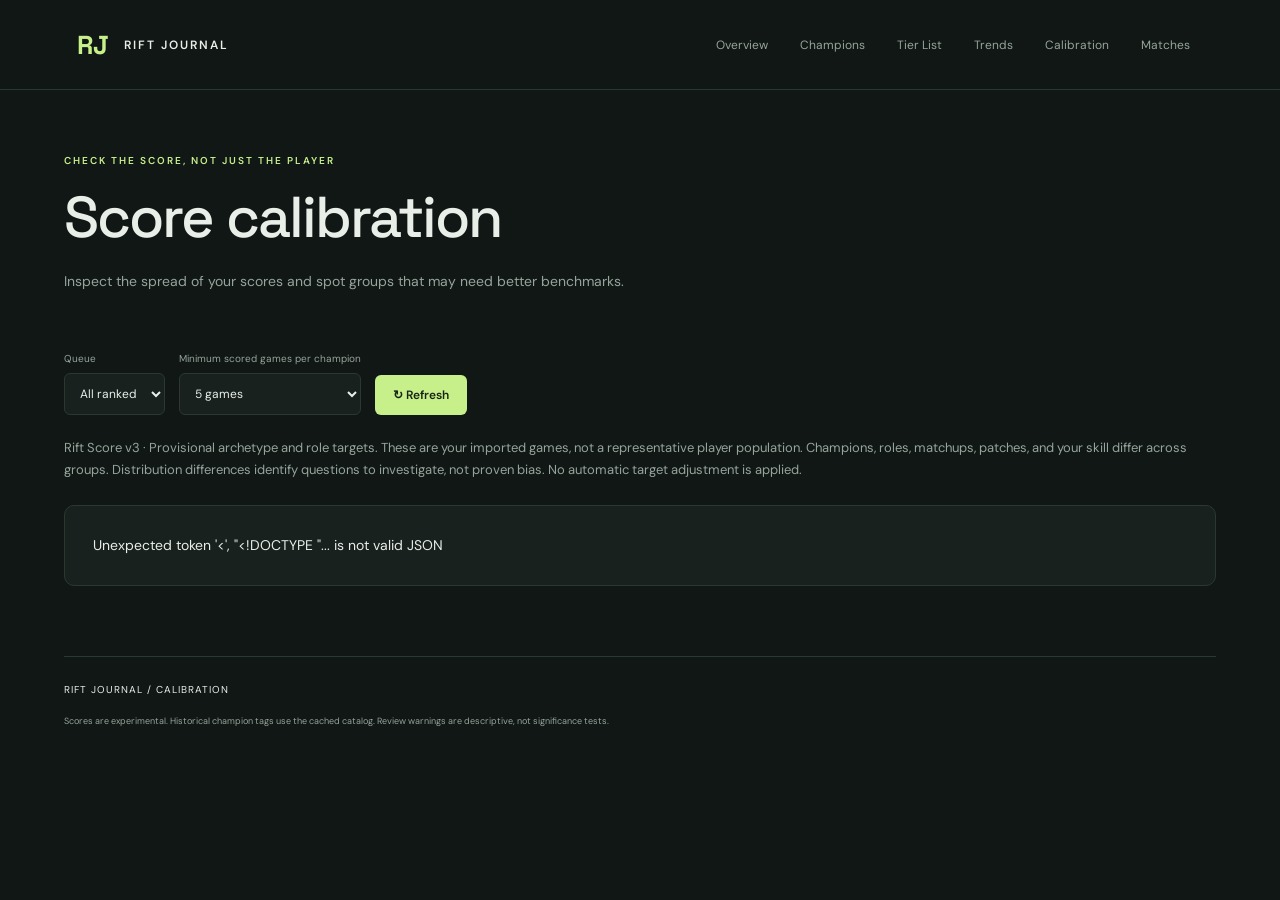
==== static/calibration.html @ 0f4c3223 "Added calibration" ====
<!doctype html><html lang="en"><head><meta charset="utf-8"><meta name="viewport" content="width=device-width,initial-scale=1"><title>Score Calibration · Rift Journal</title><link rel="stylesheet" href="/static/style.css"><script src="/static/nav.js" defer></script><script src="/static/scores.js" defer></script><script src="/static/calibration.js" defer></script></head><body><header><a class="brand" href="/">RJ<span>RIFT JOURNAL</span></a></header><main>
<section class="hero"><div><p class="eyebrow">CHECK THE SCORE, NOT JUST THE PLAYER</p><h1>Score calibration</h1><p class="intro">Inspect the spread of your scores and spot groups that may need better benchmarks.</p></div></section>
<div class="directory-controls"><label>Queue<select id="queue"><option value="all">All ranked</option><option value="solo">Solo / Duo</option><option value="flex">Flex</option></select></label><label>Minimum scored games per champion<select id="minimum"><option value="1">1 game</option><option value="5" selected>5 games</option><option value="10">10 games</option></select></label><button id="refresh">↻ Refresh</button></div>
<p class="sample-note">Rift Score v3 · Provisional archetype and role targets. These are your imported games, not a representative player population. Champions, roles, matchups, patches, and your skill differ across groups. Distribution differences identify questions to investigate, not proven bias. No automatic target adjustment is applied.</p>
<div id="status" role="status" aria-live="polite">Loading calibration…</div><div id="content" hidden>
<section id="overall" class="metrics"></section>
<section class="analysis-section"><h2>Score distribution</h2><p class="sample-note">Number of scored games in each 10-point band. Exact 100 is included in the last band.</p><div id="histogram" class="calibration-histogram"></div></section>
<p class="sample-note">P10/P90 mark the lower/upper score percentiles in each sample. Spread is population standard deviation. Review flags require at least 10 scored games and a mean at least 10 points from your overall mean. Groups under 5 games are small samples.</p>
<section class="analysis-section"><h2>By role</h2><div id="roles" class="table-scroll champion-directory"></div></section>
<section class="analysis-section"><h2>By scoring archetype</h2><div id="archetypes" class="table-scroll champion-directory"></div></section>
<section class="analysis-section"><h2>By champion</h2><div id="champions" class="table-scroll champion-directory"></div></section>
</div><footer><span>RIFT JOURNAL / CALIBRATION</span><p>Scores are experimental. Historical champion tags use the cached catalog. Review warnings are descriptive, not significance tests.</p></footer></main></body></html>
---- static/style.css ----
@import url('https://fonts.googleapis.com/css2?family=DM+Sans:wght@400;500;600;700&family=Space+Grotesk:wght@400;500;600;700&display=swap');
:root{color-scheme:dark;--bg:#101715;--panel:#18211e;--line:#2b3832;--text:#e9eee8;--muted:#96a49b;--accent:#c7f08b}*{box-sizing:border-box}body{margin:0;background:var(--bg);color:var(--text);font-family:'DM Sans',sans-serif}header{height:90px;display:flex;align-items:center;justify-content:space-between;border-bottom:1px solid var(--line);padding:0 6vw}.brand{display:flex;align-items:center;gap:15px;font:700 26px 'Space Grotesk',sans-serif;color:var(--accent);text-decoration:none}.brand span{font:600 12px 'DM Sans',sans-serif;letter-spacing:2px;color:var(--text)}.header-note{font-size:10px;letter-spacing:1.5px;color:var(--muted)}.dot{display:inline-block;width:6px;height:6px;background:var(--accent);border-radius:50%;margin:0 12px}main{max-width:1280px;margin:auto;padding:64px 5vw 28px}.hero{display:flex;justify-content:space-between;align-items:center;gap:40px;padding-bottom:48px}.eyebrow{font-size:10px;font-weight:600;letter-spacing:2px;color:var(--accent);margin:0 0 18px}h1{font:500 clamp(36px,4.5vw,62px)/1.12 'Space Grotesk',sans-serif;letter-spacing:-2px;margin:0}h1 em{font-style:normal;color:var(--muted)}.intro{color:var(--muted);font-size:14px;margin-top:22px}.profile{display:flex;align-items:center;gap:20px;background:var(--panel);border:1px solid var(--line);border-radius:12px;padding:26px;min-width:310px}.profile img{width:64px;height:64px;border-radius:50%;border:2px solid var(--accent)}.profile .eyebrow{font-size:9px;margin-bottom:10px}.profile h2{font-size:24px;margin:0;letter-spacing:-1px}.profile h2 span{color:var(--muted)}.profile p{font-size:11px;color:var(--muted);margin-bottom:0}.toolbar{display:flex;align-items:center;justify-content:space-between;border-top:1px solid var(--line);padding:20px 0}.toolbar p,.muted{font-size:12px;color:var(--muted)}button{font:600 12px 'DM Sans',sans-serif;background:var(--accent);border:0;border-radius:6px;padding:12px 18px;cursor:pointer;color:#172413}button:disabled{opacity:.6;cursor:wait}button:hover{filter:brightness(1.08)}#status{background:var(--panel);border:1px solid var(--line);padding:28px;border-radius:10px;font-size:14px;line-height:1.7;margin-bottom:28px}#status.error{border-color:#b07853}.metrics{display:grid;grid-template-columns:repeat(3,1fr);gap:16px;margin-bottom:56px}.metrics article{border:1px solid var(--line);border-radius:10px;background:var(--panel);padding:26px}.metrics p{font-size:10px;letter-spacing:1.5px;color:var(--muted);margin-top:0}.metrics strong{font:500 36px 'Space Grotesk',sans-serif;display:block;margin:18px 0 10px}.metrics small{color:var(--muted);font-size:11px}.section-heading{display:flex;align-items:center;justify-content:space-between;gap:20px;margin-bottom:24px}.section-heading .eyebrow{margin-bottom:8px}h2{font:500 26px 'Space Grotesk',sans-serif;margin:0;letter-spacing:-.8px}.search{display:flex;align-items:center;gap:8px;border:1px solid var(--line);border-radius:6px;padding:10px 12px;color:var(--muted)}input{color:var(--text);background:transparent;border:0;outline:0;width:145px;font:12px 'DM Sans',sans-serif}.search:focus-within{outline:2px solid var(--accent)}.champions{display:grid;grid-template-columns:repeat(4,1fr);gap:14px}.champion{background:var(--panel);border:1px solid var(--line);border-radius:10px;padding:20px;position:relative}.champion img{width:52px;height:52px;border-radius:8px;margin-bottom:16px}.champion .rank{position:absolute;top:20px;right:20px;color:var(--muted);font:12px 'Space Grotesk',sans-serif}.champion h3{font-size:17px;margin:0 0 5px}.champion p{font-size:11px;color:var(--muted);margin:0}.champion strong{font:500 24px 'Space Grotesk',sans-serif;display:block;margin-top:22px;color:var(--accent)}.champion small{font-size:10px;color:var(--muted)}.champion-section{margin-bottom:56px}.secondary{background:transparent;border:1px solid var(--line);color:var(--text);margin-top:18px}.matches{display:grid;gap:10px}.match{display:grid;grid-template-columns:90px 50px 1fr 130px 100px;gap:18px;align-items:center;background:var(--panel);border:1px solid var(--line);border-left:3px solid #81ba9a;border-radius:7px;padding:18px 22px}.match.loss{border-left-color:#c18778}.result{font-size:12px;font-weight:700;color:#a5d6b8}.loss .result{color:#dfa08f}.match img{width:44px;height:44px;border-radius:6px}.match strong{font-size:14px}.match small{display:block;font-size:10px;color:var(--muted);margin-top:5px}.score{font-family:'Space Grotesk',sans-serif}.match-time{text-align:right;color:var(--muted);font-size:11px}footer{margin-top:70px;padding-top:26px;border-top:1px solid var(--line);font-size:10px;letter-spacing:1px}footer p{max-width:700px;line-height:1.7;color:var(--muted);font-size:9px;letter-spacing:0;margin-top:18px}[hidden]{display:none!important}@media(max-width:900px){.hero{align-items:flex-start;flex-direction:column}.profile{min-width:0;width:100%}.champions{grid-template-columns:repeat(2,1fr)}.header-note{display:none}.match{grid-template-columns:65px 40px 1fr 95px;gap:10px;padding:14px}.match-time{display:none}}@media(max-width:540px){main{padding-top:36px}.metrics{grid-template-columns:1fr;gap:10px;margin-bottom:36px}.metrics article{padding:18px}.metrics strong{font-size:30px;margin:10px 0}.section-heading{align-items:flex-start;flex-direction:column}.champion{padding:16px}.champion strong{font-size:21px}.match{grid-template-columns:55px 32px 1fr 80px;font-size:12px}.match img{width:32px;height:32px}.match strong{font-size:12px}.toolbar p{max-width:55%;font-size:10px}}

.ranked{display:grid;grid-template-columns:repeat(2,1fr);gap:16px}.rank-section{margin-bottom:36px}.rank-card{background:var(--panel);border:1px solid var(--line);border-radius:10px;padding:26px}.rank-card h3{font:500 30px 'Space Grotesk',sans-serif;margin:12px 0}.rank-card strong{color:var(--accent);font:500 22px 'Space Grotesk',sans-serif}.queue-bar{display:flex;align-items:center;gap:18px;flex-wrap:wrap;margin:0 0 22px}.queue-bar label{font-size:12px}.queue-bar select{background:var(--panel);color:var(--text);border:1px solid var(--line);border-radius:6px;padding:12px;font:12px 'DM Sans',sans-serif}.queue-bar select:focus-visible{outline:2px solid var(--accent)}@media(max-width:540px){.ranked{grid-template-columns:1fr}.queue-bar .muted{width:100%}}

a.champion{display:block;color:var(--text);text-decoration:none;transition:border-color .15s,transform .15s}a.champion:hover{border-color:var(--accent);transform:translateY(-3px)}a.champion:focus-visible{outline:2px solid var(--accent);outline-offset:3px}.back-link{color:var(--accent);text-decoration:none;font-size:12px}.portrait{width:140px;height:140px;border:1px solid var(--line);border-radius:20px}.sample-note{color:var(--muted);font-size:13px;line-height:1.7;margin:0 0 24px}.champion-hero{min-height:220px}#roles{font-size:26px}@media(max-width:540px){.champion-hero{flex-direction:row;gap:16px}.portrait{width:80px;height:80px}}

.sync-panel{display:flex;justify-content:space-between;align-items:center;gap:20px;flex-wrap:wrap;background:var(--panel);border:1px solid var(--line);padding:22px;border-radius:10px;margin-bottom:24px}.sync-panel .eyebrow{margin-bottom:8px}.sync-panel p{font-size:12px;line-height:1.6;color:var(--muted);margin-bottom:0}.sync-actions{display:flex;gap:10px}.sync-actions button{margin:0}

a.match{color:var(--text);text-decoration:none}a.match:hover{border-color:var(--accent)}.match-analysis{grid-column:3/-1;color:var(--accent);font-size:11px}.score-orb{width:180px;height:180px;border:2px solid var(--accent);border-radius:50%;display:flex;align-items:center;justify-content:center;flex-direction:column;flex-shrink:0}.score-orb strong{font:500 60px 'Space Grotesk',sans-serif;color:var(--accent)}.score-orb span{font-size:10px;letter-spacing:1.5px}.analysis-section{margin:36px 0 54px}.components{display:grid;grid-template-columns:repeat(3,1fr);gap:14px}.component,.detail-stats article{background:var(--panel);border:1px solid var(--line);border-radius:10px;padding:20px}.component h3{font-size:14px;margin-top:0}.component strong{font-size:26px;color:var(--accent)}meter{display:block;width:100%;height:16px;margin-top:14px;accent-color:var(--accent)}.score-method{margin-top:20px;padding:20px;border:1px solid var(--line);border-radius:8px;color:var(--muted);font-size:12px;line-height:1.8}.score-method summary{cursor:pointer;color:var(--text)}.table-scroll{overflow-x:auto}table{width:100%;border-collapse:collapse;font-size:12px;white-space:nowrap}th,td{text-align:left;padding:14px 12px;border-bottom:1px solid var(--line)}th{color:var(--muted);font-size:10px}.team-section{margin-bottom:30px;background:var(--panel);padding:20px;border:1px solid var(--line);border-radius:10px}.team-section h3{font-size:16px}.you-row{background:#253629}.player-select{padding:0;background:none;color:var(--text);font-size:12px;text-align:left}.player-select[aria-pressed=true]{color:var(--accent)}td small{display:block;color:var(--muted);margin-top:5px}.player-build{display:grid;gap:24px;grid-template-columns:2fr 1fr}.player-build>div:last-child{grid-column:1/-1}.player-build h3{font-size:14px}.asset-list{display:flex;gap:12px;flex-wrap:wrap}.asset{width:78px;min-height:60px}.asset img{width:38px;height:38px;border-radius:6px;display:block;margin-bottom:8px}.asset small{font-size:10px;color:var(--muted)}.detail-stats{display:grid;grid-template-columns:repeat(3,1fr);gap:12px;margin-top:28px}.detail-stats strong{font:500 22px 'Space Grotesk',sans-serif}.detail-stats p{margin-top:0}@media(max-width:700px){.components,.detail-stats{grid-template-columns:repeat(2,1fr)}.score-orb{width:130px;height:130px}.score-orb strong{font-size:42px}.player-build{grid-template-columns:1fr}}@media(max-width:430px){.components,.detail-stats{grid-template-columns:1fr}}

.score-overview{margin:36px 0 52px}.average-rift{display:flex;align-items:flex-end;flex-direction:column;gap:6px}.average-rift span,.average-rift small{font-size:11px;color:var(--muted)}.average-rift strong{font:500 32px 'Space Grotesk',sans-serif;color:var(--accent)}.lane-scores{display:grid;grid-template-columns:repeat(5,1fr);gap:12px}.lane-score{background:var(--panel);border:1px solid var(--line);border-radius:10px;padding:18px}.lane-score h3{font-size:13px;margin:0 0 18px}.lane-score strong{font:500 23px 'Space Grotesk',sans-serif;color:var(--accent)}.lane-score .muted{font-size:10px;line-height:1.7}.champion-score{color:var(--accent);font-size:12px;border-top:1px solid var(--line);margin-top:18px;padding:14px 0 8px}@media(max-width:900px){.lane-scores{grid-template-columns:repeat(3,1fr)}}@media(max-width:540px){.lane-scores{grid-template-columns:repeat(2,1fr)}.average-rift{align-items:flex-start}}

.match{grid-template-columns:72px 44px minmax(100px,1fr) 100px 228px 56px 68px;gap:14px}.match-build{display:flex;align-items:center;gap:4px}.match-item{display:flex;align-items:center;justify-content:center;width:28px;height:28px;flex-shrink:0;background:#101715;border:1px solid var(--line);border-radius:5px;font-size:11px;color:var(--muted)}.match-build .match-item img{display:block;width:26px;height:26px;border-radius:4px}.match-item.trinket{margin-left:4px;border-radius:50%;overflow:hidden}.match-gauge{width:50px;height:50px;position:relative;display:flex;align-items:center;justify-content:center;border-radius:50%;background:conic-gradient(var(--accent) var(--score-angle),var(--line) 0)}.match-gauge:before{content:'';position:absolute;inset:4px;border-radius:50%;background:var(--panel)}.match-gauge span{position:relative;font:500 14px 'Space Grotesk',sans-serif;color:var(--text)}a.match:focus-visible{outline:2px solid var(--accent);outline-offset:3px}@media(max-width:1150px){.match{grid-template-columns:65px 40px minmax(90px,1fr) 90px 54px}.match-build{grid-column:3/5;grid-row:2}.match-gauge{grid-column:5;grid-row:1/3}.match .match-time{display:none}.match>img{grid-column:2;grid-row:1/3}.match .result{grid-column:1;grid-row:1/3}}@media(max-width:540px){.match{grid-template-columns:54px 32px minmax(70px,1fr) 82px 44px;gap:8px;padding:14px 10px}.match-gauge{width:42px;height:42px}.match-gauge span{font-size:12px}.match-build{gap:3px;flex-wrap:wrap}.match-item{width:24px;height:24px}.match-build .match-item img{width:22px;height:22px}}

.match-gauge{background:conic-gradient(var(--score-color,var(--accent)) var(--score-angle),var(--line) 0)}.match-gauge span{color:var(--score-color,var(--text))}.match-gauge.gauge-medium{width:72px;height:72px}.match-gauge.gauge-medium span{font-size:20px}.match-gauge.gauge-large{width:88px;height:88px}.match-gauge.gauge-large span{font-size:25px}.match-gauge.gauge-hero{width:160px;height:160px}.match-gauge.gauge-hero:before{inset:7px;background:var(--bg)}.match-gauge.gauge-hero span{font-size:43px}.score-orb{border:0;width:auto;height:auto;gap:12px}.score-orb>span{color:var(--muted)}.champion-score{display:flex;align-items:center;justify-content:space-between;gap:8px;color:var(--muted);font-size:10px}.champion-score .match-gauge{flex-shrink:0}.lane-score .match-gauge{margin-bottom:16px}.score-legend{grid-column:1/-1;display:flex;flex-wrap:wrap;gap:18px;font-size:10px;color:var(--muted);margin:4px 0}.score-legend span{display:flex;align-items:center;gap:7px}.score-legend i{display:inline-block;width:7px;height:7px;border-radius:50%}.component>.match-gauge{margin:14px 0 18px}#average-score{display:block}.average-rift strong{font-size:inherit}td .match-gauge{width:42px;height:42px}td .match-gauge span{font-size:11px}@media(max-width:540px){.match-gauge.gauge-medium{width:64px;height:64px}.match-gauge.gauge-hero{width:130px;height:130px}.match-gauge.gauge-hero span{font-size:34px}}

.top-nav{display:flex;gap:6px;margin-left:auto}.top-nav a{color:var(--muted);text-decoration:none;padding:10px 13px;border-radius:6px;font-size:12px}.top-nav a:hover,.top-nav a[aria-current]{color:var(--accent);background:var(--panel)}header:has(.top-nav)>.header-note,header:has(.top-nav)>.back-link{display:none}.directory-controls{display:flex;align-items:flex-end;flex-wrap:wrap;gap:14px;margin-bottom:22px}.directory-controls label{display:flex;flex-direction:column;gap:8px;font-size:10px;color:var(--muted)}.directory-controls select,.directory-controls input[type=search]{background:var(--panel);color:var(--text);border:1px solid var(--line);padding:11px;border-radius:6px;font:12px 'DM Sans',sans-serif;width:auto}.directory-controls .played-filter{flex-direction:row;align-items:center;align-self:center;margin-top:16px}.played-filter input{width:auto;accent-color:var(--accent)}.champion-directory{border:1px solid var(--line);border-radius:10px;background:var(--panel)}.directory-champion{display:flex;align-items:center;gap:12px;color:var(--text);text-decoration:none;font-weight:600}.directory-champion:hover{color:var(--accent)}.directory-champion img{width:36px;height:36px;border-radius:6px}.champion-directory td{padding:12px 18px}.small-sample{color:#efb56c}#matches-section,#lanes{scroll-margin-top:24px}@media(max-width:600px){header:has(.top-nav){height:auto;min-height:90px;flex-wrap:wrap;padding:18px 5vw;gap:14px}.top-nav{width:100%;margin:0;justify-content:space-between}.top-nav a{padding:8px 10px}.directory-controls label{flex:1;min-width:135px}.directory-controls .played-filter{min-width:190px}.brand span{font-size:10px}}

#status:empty{display:none}

.role-tier-list{margin:38px 0 52px}.role-tier-list h2{margin-bottom:20px}.tier-row{display:grid;grid-template-columns:64px 1fr;border:1px solid var(--line);border-bottom:0;min-height:90px;background:var(--panel)}.tier-row:last-of-type{border-bottom:1px solid var(--line)}.tier-label{display:flex;align-items:center;justify-content:center;background:color-mix(in srgb,var(--tier-color) 16%,var(--panel));color:var(--tier-color);font:600 27px 'Space Grotesk',sans-serif;border-right:1px solid var(--line)}.tier-picks{display:flex;flex-wrap:wrap;align-items:center;gap:12px;padding:16px}.tier-champion{display:flex;gap:12px;align-items:center;padding:12px;border:1px solid var(--line);border-radius:8px;background:var(--bg);text-decoration:none;color:var(--text)}.tier-champion:hover{border-color:var(--accent)}.tier-champion>img{width:42px;height:42px;border-radius:7px}.tier-champion strong{font-size:13px}.tier-champion small{display:block;color:var(--muted);font-size:9px;margin-top:7px;max-width:160px;line-height:1.5}.tier-champion .match-gauge{width:42px;height:42px;flex-shrink:0}.tier-champion .match-gauge span{font-size:12px}.tier-provisional{border:1px solid var(--line);padding:16px;border-radius:0 0 8px 8px;font-size:12px;color:var(--muted)}.tier-provisional summary{cursor:pointer}.tier-legend{display:flex;gap:18px;flex-wrap:wrap;font-size:11px;margin:24px 0;color:var(--muted)}.top-nav{flex-wrap:wrap}@media(max-width:600px){.tier-row{grid-template-columns:42px 1fr}.tier-picks{padding:10px}.tier-champion{width:100%;padding:10px}.tier-champion .match-gauge{margin-left:auto}.tier-label{font-size:22px}.top-nav a{padding:8px}.top-nav{justify-content:flex-start}}

.trend-metrics{display:grid;grid-template-columns:repeat(5,1fr);gap:12px}.trend-metric{background:var(--panel);border:1px solid var(--line);border-radius:10px;padding:20px}.trend-metric>.eyebrow{font-size:9px;line-height:1.6;min-height:30px}.trend-metric>strong{font:500 30px 'Space Grotesk',sans-serif}.trend-metric small{font-size:10px;line-height:1.7;color:var(--muted)}.trend-change{font-size:15px}.trend-chart-scroll{overflow-x:auto;border:1px solid var(--line);border-radius:10px;background:var(--panel);padding:24px}.weekly-chart{display:grid;grid-template-columns:repeat(12,1fr);gap:12px;min-width:650px}.week-button{background:transparent;color:var(--muted);display:flex;flex-direction:column;align-items:center;gap:10px;padding:8px 2px;font-size:10px;min-width:0}.week-button[aria-pressed=true]{outline:1px solid var(--accent)}.week-track{height:180px;width:28px;display:flex;align-items:flex-end;background:var(--bg);border-radius:5px;overflow:hidden}.week-bar{display:block;width:100%;min-height:0}.week-value{color:var(--text);font-size:14px}.week-button small{font-size:9px}.week-button:hover{background:#253629}@media(max-width:1000px){.trend-metrics{grid-template-columns:repeat(3,1fr)}}@media(max-width:600px){.trend-metrics{grid-template-columns:repeat(2,1fr)}}

.table-sort{background:none;border:0;border-radius:3px;padding:3px 0;color:var(--muted);font:600 10px 'DM Sans',sans-serif;text-align:left;white-space:nowrap}.table-sort:hover,th[aria-sort=ascending] .table-sort,th[aria-sort=descending] .table-sort{color:var(--accent)}.table-sort:focus-visible{outline:2px solid var(--accent);outline-offset:5px}

.score-explanation{display:grid;grid-template-columns:repeat(2,1fr);gap:16px;margin:0 0 24px}.score-explanation article{border:1px solid var(--line);border-radius:10px;background:var(--panel);padding:20px}.score-explanation h3{font-size:14px;margin-top:0}.calibration-histogram{display:grid;grid-template-columns:repeat(10,1fr);gap:12px;border:1px solid var(--line);border-radius:10px;background:var(--panel);padding:24px}.calibration-bin{text-align:center;display:flex;flex-direction:column;align-items:center;gap:12px}.calibration-bin small{font-size:9px;color:var(--muted)}.calibration-track{height:140px;width:24px;display:flex;align-items:flex-end;background:var(--bg);border-radius:4px;overflow:hidden}.calibration-track>div{width:100%}.analysis-section #roles,.analysis-section #archetypes,.analysis-section #champions{margin-top:22px}@media(max-width:600px){.score-explanation{grid-template-columns:1fr}.calibration-histogram{gap:6px;padding:14px 6px}.calibration-track{width:18px}.calibration-bin small{font-size:8px}}
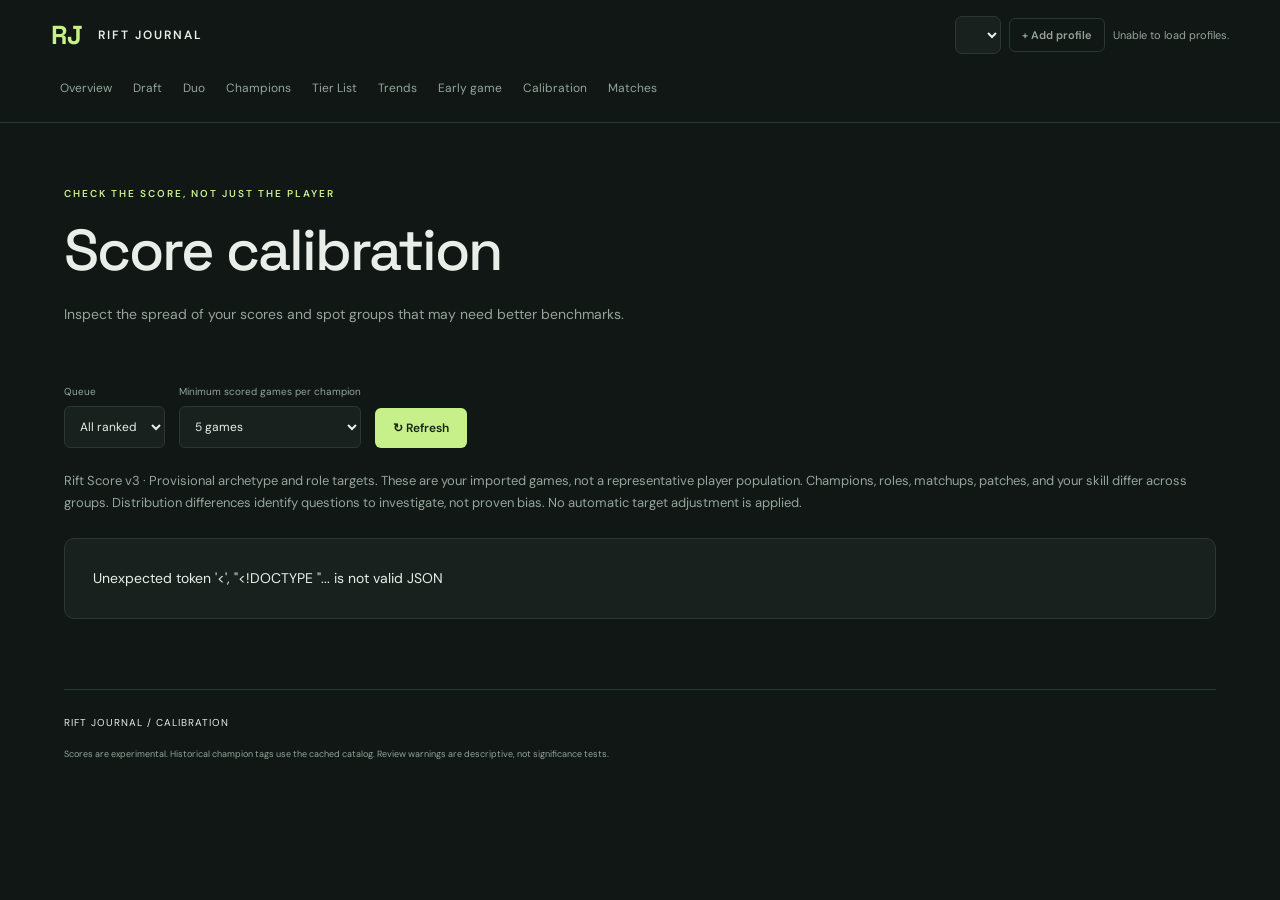
==== commit 6c7bb09e: "Improve draft helper" ====
--- a/static/calibration.html
+++ b/static/calibration.html
@@ -1,4 +1,4 @@
-<!doctype html><html lang="en"><head><meta charset="utf-8"><meta name="viewport" content="width=device-width,initial-scale=1"><title>Score Calibration · Rift Journal</title><link rel="stylesheet" href="/static/style.css"><script src="/static/nav.js" defer></script><script src="/static/scores.js" defer></script><script src="/static/calibration.js" defer></script></head><body><header><a class="brand" href="/">RJ<span>RIFT JOURNAL</span></a></header><main>
+<!doctype html><html lang="en"><head><meta charset="utf-8"><meta name="viewport" content="width=device-width,initial-scale=1"><title>Score Calibration · Rift Journal</title><link rel="stylesheet" href="/static/style.css?v=header-profile-1"><script src="/static/nav.js?v=header-profile-1" defer></script><script src="/static/scores.js" defer></script><script src="/static/calibration.js" defer></script></head><body><header><a class="brand" href="/">RJ<span>RIFT JOURNAL</span></a></header><main>
 <section class="hero"><div><p class="eyebrow">CHECK THE SCORE, NOT JUST THE PLAYER</p><h1>Score calibration</h1><p class="intro">Inspect the spread of your scores and spot groups that may need better benchmarks.</p></div></section>
 <div class="directory-controls"><label>Queue<select id="queue"><option value="all">All ranked</option><option value="solo">Solo / Duo</option><option value="flex">Flex</option></select></label><label>Minimum scored games per champion<select id="minimum"><option value="1">1 game</option><option value="5" selected>5 games</option><option value="10">10 games</option></select></label><button id="refresh">↻ Refresh</button></div>
 <p class="sample-note">Rift Score v3 · Provisional archetype and role targets. These are your imported games, not a representative player population. Champions, roles, matchups, patches, and your skill differ across groups. Distribution differences identify questions to investigate, not proven bias. No automatic target adjustment is applied.</p>
--- a/static/style.css
+++ b/static/style.css
@@ -26,3 +26,46 @@
 .table-sort{background:none;border:0;border-radius:3px;padding:3px 0;color:var(--muted);font:600 10px 'DM Sans',sans-serif;text-align:left;white-space:nowrap}.table-sort:hover,th[aria-sort=ascending] .table-sort,th[aria-sort=descending] .table-sort{color:var(--accent)}.table-sort:focus-visible{outline:2px solid var(--accent);outline-offset:5px}
 
 .score-explanation{display:grid;grid-template-columns:repeat(2,1fr);gap:16px;margin:0 0 24px}.score-explanation article{border:1px solid var(--line);border-radius:10px;background:var(--panel);padding:20px}.score-explanation h3{font-size:14px;margin-top:0}.calibration-histogram{display:grid;grid-template-columns:repeat(10,1fr);gap:12px;border:1px solid var(--line);border-radius:10px;background:var(--panel);padding:24px}.calibration-bin{text-align:center;display:flex;flex-direction:column;align-items:center;gap:12px}.calibration-bin small{font-size:9px;color:var(--muted)}.calibration-track{height:140px;width:24px;display:flex;align-items:flex-end;background:var(--bg);border-radius:4px;overflow:hidden}.calibration-track>div{width:100%}.analysis-section #roles,.analysis-section #archetypes,.analysis-section #champions{margin-top:22px}@media(max-width:600px){.score-explanation{grid-template-columns:1fr}.calibration-histogram{gap:6px;padding:14px 6px}.calibration-track{width:18px}.calibration-bin small{font-size:8px}}
+
+.ban-cards{display:grid;grid-template-columns:repeat(3,1fr);gap:16px}.ban-card{background:var(--panel);border:1px solid var(--line);border-radius:10px;padding:22px}.ban-card .eyebrow{font-size:9px}.ban-priority{display:flex;align-items:center;gap:16px;margin-top:22px}.ban-card>small{font-size:10px}.ban-card .muted{line-height:1.7}.top-nav{justify-content:flex-end}@media(max-width:900px){.ban-cards{grid-template-columns:repeat(2,1fr)}}@media(max-width:600px){.ban-cards{grid-template-columns:1fr}.top-nav{justify-content:flex-start}}
+
+.draft-cards{display:grid;grid-template-columns:repeat(3,1fr);gap:16px}@media(max-width:1000px){.draft-cards{grid-template-columns:repeat(2,1fr)}}@media(max-width:600px){.draft-cards{grid-template-columns:1fr}}
+
+#timeline-body svg { width:100%; max-height:320px; margin-top:20px; }
+.timeline-events { max-height:360px; overflow:auto; line-height:2; padding-left:24px; }
+.positive{color:#6ed7cc}.negative{color:#f08b87}
+#timeline-section{border-top:1px solid var(--line);padding-top:32px}#timeline-status{font-size:11px;color:var(--muted);letter-spacing:.6px;margin:0 0 20px}
+.timeline-chart-panel,.timeline-event-panel{border:1px solid #344b3f;border-radius:16px;padding:28px;background:radial-gradient(ellipse at top left,#20372c66,transparent 65%),var(--panel);overflow:hidden}
+.timeline-chart-top{display:flex;justify-content:space-between;align-items:center;gap:20px}.timeline-chart-top h3{font:500 20px 'Space Grotesk',sans-serif;margin:8px 0}.timeline-chart-top .eyebrow{font-size:9px;margin:0;color:#9db4a9}.timeline-tabs{display:flex;padding:4px;background:#101b16;border:1px solid var(--line);border-radius:9px;gap:4px}.timeline-tabs button{padding:9px 18px;background:transparent;color:var(--muted);font-size:12px;border-radius:6px}.timeline-tabs button[aria-pressed=true]{background:#304b3f;color:#8ee2c3;box-shadow:0 1px 4px #0004}#timeline-body .timeline-chart svg{display:block;width:100%;max-height:none;margin:22px 0 0}.timeline-readout{display:flex;align-items:center;gap:18px;min-height:42px;font-size:11px}.timeline-readout strong{font:500 23px 'Space Grotesk',sans-serif}.timeline-time{background:#101b16;padding:7px 10px;border-radius:6px;color:var(--muted);font-variant-numeric:tabular-nums}.timeline-slider-label{display:flex;align-items:center;gap:20px;font-size:10px;color:var(--muted);margin-top:14px}.timeline-slider-label input{flex:1;width:100%;accent-color:#6ed7cc;cursor:pointer}.timeline-checkpoints,.early-summary{display:grid;grid-template-columns:repeat(3,1fr);gap:14px;margin:18px 0}.timeline-checkpoint,.early-card{border:1px solid var(--line);background:linear-gradient(135deg,#20372c66,transparent),var(--panel);border-radius:12px;padding:22px}.timeline-checkpoint .eyebrow,.early-card .eyebrow{font-size:9px}.timeline-checkpoint>strong{font:500 27px 'Space Grotesk',sans-serif;display:block;margin:14px 0}.timeline-mini-metrics{display:flex;gap:18px;font-size:12px;margin-bottom:18px}.timeline-checkpoint small{display:block;font-size:10px}.timeline-event-panel{margin-top:26px}.timeline-event-filter{font-size:11px;display:flex;align-items:center;gap:7px;color:var(--muted)}.timeline-event-filter input{width:auto;accent-color:#6ed7cc}#timeline-body .timeline-events{list-style:none;margin:20px 0 0;padding:0 12px 0 0;max-height:400px;overflow:auto;scrollbar-color:#3d5949 transparent}.timeline-event{display:grid;grid-template-columns:48px 34px 1fr;gap:16px;align-items:center;border-bottom:1px solid #2d4237;padding:14px 0;line-height:1.5}.timeline-event time{font-size:11px;color:var(--muted);font-variant-numeric:tabular-nums}.timeline-event-icon{width:32px;height:32px;border-radius:9px;display:grid;place-items:center;background:#6ed7cc14;color:#6ed7cc}.event-death .timeline-event-icon{background:#f08b8718;color:#f08b87}.event-objective .timeline-event-icon{background:#dfcf7718;color:#dfcf77}.event-structure .timeline-event-icon{background:#a7a0ec18;color:#b7b0fc}.timeline-event small{font-size:8px;color:var(--muted);letter-spacing:1px}.timeline-event p{font-size:12px;margin:4px 0 0}.timeline-import{display:flex;align-items:center;justify-content:space-between;gap:24px;border:1px solid var(--line);border-radius:14px;padding:24px;background:var(--panel);margin-bottom:30px}.timeline-import p{font-size:12px}.timeline-import small{display:block;font-size:10px;line-height:1.8}.timeline-import progress{display:block;width:100%;height:6px;accent-color:#6ed7cc;margin:18px 0}.timeline-actions{display:flex;gap:10px;flex-shrink:0}.timeline-actions button:last-child{background:transparent;color:var(--muted);border:1px solid var(--line)}button:disabled{opacity:.5;cursor:default}.early-card>strong{font:500 36px 'Space Grotesk',sans-serif}.early-card p{font-size:12px}.early-card small{font-size:10px}.top-nav a{padding:10px 9px}
+@media(max-width:700px){.timeline-chart-panel,.timeline-event-panel{padding:18px}.timeline-chart-top{align-items:flex-start;flex-direction:column;gap:12px}.timeline-chart-top h3{font-size:17px}.timeline-checkpoints,.early-summary{grid-template-columns:1fr}.timeline-checkpoint{display:grid;grid-template-columns:1fr 1fr;gap:8px}.timeline-checkpoint>strong{font-size:23px;margin:0;text-align:right}.timeline-mini-metrics{margin:0}.timeline-checkpoint small{text-align:right}.timeline-readout{flex-wrap:wrap;gap:10px}.timeline-readout .muted{width:100%}.timeline-slider-label{flex-direction:column;align-items:flex-start;gap:10px}.timeline-event{gap:10px;grid-template-columns:38px 30px 1fr}.timeline-import{align-items:stretch;flex-direction:column}.timeline-actions{flex-wrap:wrap}}
+
+.draft-view-nav{display:flex;gap:6px;border-bottom:1px solid var(--line);margin:0 0 28px;padding-bottom:12px}.draft-view-nav a{padding:12px 20px;border-radius:8px;text-decoration:none;color:var(--muted);font-size:13px}.draft-view-nav a[aria-current]{background:var(--panel);color:var(--accent);box-shadow:inset 0 0 0 1px var(--line)}.draft-view-nav a:hover{color:var(--text)}.draft-view-nav a:focus-visible{outline:2px solid var(--accent)}
+
+
+.profile-switcher{display:flex;align-items:center;gap:14px;padding:12px 5vw;border-bottom:1px solid var(--line);background:var(--panel);flex-wrap:wrap}.profile-switcher label{display:flex;align-items:center;gap:12px;font-size:9px;letter-spacing:1px;color:var(--muted)}.profile-switcher select{background:var(--bg);color:var(--text);border:1px solid var(--line);border-radius:7px;padding:9px 12px;font:12px 'DM Sans',sans-serif;max-width:65vw}.profile-switcher button{background:transparent;border:1px solid var(--line);color:var(--muted);padding:9px 12px;font-size:11px}.profile-switcher [role=status]{font-size:11px;color:var(--muted)}
+
+
+.duo-match{display:grid;grid-template-columns:110px 1fr 1fr 130px;gap:24px;align-items:center;border:1px solid var(--line);border-left:3px solid #6ed7cc;border-radius:10px;background:var(--panel);padding:20px;margin-bottom:12px}.duo-loss{border-left-color:#f08b87}.duo-match>div:first-child strong{font-size:11px;color:#6ed7cc}.duo-loss>div:first-child strong{color:#f08b87}.duo-match small{display:block;font-size:10px;margin-top:9px}.duo-player{display:flex;justify-content:space-between;align-items:center;gap:12px}.duo-player .directory-champion{font-size:12px}.duo-match-date{text-align:right}.duo-match-date a{font-size:10px;display:block;margin-top:12px}.duo-pair-scores{display:flex;gap:12px}@media(max-width:850px){.duo-match{grid-template-columns:1fr 1fr;gap:20px}.duo-match>div:first-child{grid-column:1/-1}.duo-match-date{grid-column:1/-1;text-align:left}}@media(max-width:500px){.duo-match{grid-template-columns:1fr}.duo-player{grid-column:1/-1}}
+
+.overview-form{margin:36px 0}.overview-momentum{display:grid;grid-template-columns:repeat(4,1fr);gap:14px}.overview-stat{background:linear-gradient(130deg,#25423366,transparent),var(--panel);border:1px solid var(--line);padding:22px;border-radius:12px;display:flex;flex-direction:column;align-items:flex-start;gap:14px}.overview-stat .eyebrow{font-size:9px;margin:0}.overview-stat>strong{font:500 35px 'Space Grotesk',sans-serif}.overview-stat small{font-size:10px;line-height:1.8;margin-top:auto}.overview-results-wrap{display:flex;justify-content:space-between;align-items:center;gap:18px;padding:22px 0}.overview-results-wrap .eyebrow{font-size:9px;margin:0 0 12px}.overview-results-wrap>.muted{font-size:10px;white-space:nowrap}.overview-results{display:flex;gap:5px;flex-wrap:wrap}.overview-result{display:grid;place-items:center;width:30px;height:32px;border-radius:5px;text-decoration:none;font-size:11px;font-weight:700;border:1px solid transparent}.result-win{color:#6ed7cc;background:#6ed7cc19;border-color:#6ed7cc30}.result-loss{color:#f08b87;background:#f08b8719;border-color:#f08b8730}.overview-result:hover{transform:translateY(-3px);border-color:currentColor}.overview-records{display:grid;grid-template-columns:repeat(3,1fr);gap:16px}.overview-record{display:flex;flex-direction:column;align-items:flex-start;gap:18px;background:var(--panel);border:1px solid var(--line);padding:24px;border-radius:12px;color:var(--text);text-decoration:none;transition:border-color .15s,transform .15s}.overview-record[href]:hover{border-color:#6ed7cc;transform:translateY(-3px)}.overview-record .eyebrow{font-size:9px;margin:0}.record-value{display:flex;align-items:baseline;gap:8px;min-height:72px}.record-value strong{font:500 38px 'Space Grotesk',sans-serif}.record-value span{font-size:10px}.record-player{display:flex;align-items:center;gap:10px}.record-player img{width:36px;height:36px;border-radius:7px}.record-player strong{font-size:12px}.record-player small{display:block;margin-top:6px;font-size:10px}.overview-record>small{font-size:10px;margin-top:auto}.overview-record:focus-visible,.overview-result:focus-visible{outline:2px solid var(--accent);outline-offset:3px}@media(max-width:950px){.overview-momentum{grid-template-columns:repeat(2,1fr)}.overview-records{grid-template-columns:repeat(2,1fr)}}@media(max-width:540px){.overview-stat{padding:16px}.overview-stat>strong{font-size:28px}.overview-records{grid-template-columns:1fr}.overview-results-wrap{align-items:flex-start;flex-direction:column}.overview-result{width:26px;height:28px}.overview-record{padding:20px}}
+/* Overview palette: rank identity and distinct metric accents. */
+.rank-card{--card-accent:#a3b1c2;position:relative;overflow:hidden;background:linear-gradient(125deg,color-mix(in srgb,var(--card-accent) 11%,var(--panel)),var(--panel) 78%);border-color:color-mix(in srgb,var(--card-accent) 32%,var(--line));box-shadow:inset 0 3px 0 color-mix(in srgb,var(--card-accent) 65%,transparent)}
+.rank-card[data-tier=IRON]{--card-accent:#b5a8a2}.rank-card[data-tier=BRONZE]{--card-accent:#e2a16f}.rank-card[data-tier=SILVER]{--card-accent:#cad5e7}.rank-card[data-tier=GOLD]{--card-accent:#f4cf76}.rank-card[data-tier=PLATINUM]{--card-accent:#76dbd5}.rank-card[data-tier=EMERALD]{--card-accent:#6fe0a2}.rank-card[data-tier=DIAMOND]{--card-accent:#93b9ff}.rank-card[data-tier=MASTER]{--card-accent:#d5a0f5}.rank-card[data-tier=GRANDMASTER]{--card-accent:#ff969c}.rank-card[data-tier=CHALLENGER]{--card-accent:#f6d78e}
+.rank-card .eyebrow,.rank-card h3,.rank-card>strong{color:var(--card-accent)}.rank-card:after{content:'';position:absolute;right:-24px;top:-50px;width:150px;height:150px;border:1px solid color-mix(in srgb,var(--card-accent) 14%,transparent);border-radius:50%;pointer-events:none;box-shadow:0 0 0 26px color-mix(in srgb,var(--card-accent) 3%,transparent)}
+.metrics>article,.overview-stat,.overview-record{--card-accent:#83c9ff;border-color:color-mix(in srgb,var(--card-accent) 23%,var(--line));background:linear-gradient(135deg,color-mix(in srgb,var(--card-accent) 8%,var(--panel)),var(--panel) 85%);box-shadow:inset 0 2px 0 color-mix(in srgb,var(--card-accent) 55%,transparent)}
+.metrics>article:nth-child(1){--card-accent:#78dec1}.metrics>article:nth-child(2){--card-accent:#bfa5fb}.metrics>article:nth-child(3){--card-accent:#f1c67d}
+.metrics>article>p,.overview-stat>.eyebrow,.overview-record>.eyebrow{color:var(--card-accent)}.metrics>article>strong,.overview-stat>strong:not(.positive):not(.negative),.overview-record .record-value>strong{color:var(--card-accent)}
+.overview-stat:nth-child(1){--card-accent:#f1b27f}.overview-stat:nth-child(2){--card-accent:#83c9ff}.overview-stat:nth-child(3){--card-accent:#78dec1}.overview-stat:nth-child(4){--card-accent:#bfa5fb}
+.overview-record:nth-child(1){--card-accent:#78dec1}.overview-record:nth-child(2){--card-accent:#ff9d9f}.overview-record:nth-child(3){--card-accent:#bfa5fb}.overview-record:nth-child(4){--card-accent:#83c9ff}.overview-record:nth-child(5){--card-accent:#f1c67d}.overview-record:nth-child(6){--card-accent:#f1b27f}.overview-record[href]:hover{border-color:var(--card-accent)}
+
+.general-ban-heading{margin-top:38px}#lane-limited h4,#general-limited h4{margin:24px 0 10px;color:#efb56c;font-size:13px}
+
+/* Profile controls share the header instead of occupying a separate toolbar. */
+header:has(.profile-switcher){height:auto;min-height:90px;gap:16px;padding:16px 4vw;flex-wrap:wrap}header>.brand{flex-shrink:0}header>.top-nav{flex:1;justify-content:center;margin:0}header>.profile-switcher{padding:0;border:0;background:transparent;gap:8px;flex-wrap:nowrap}header>.profile-switcher label{font-size:0;gap:0}header>.profile-switcher select{max-width:230px;background:var(--panel)}header>.profile-switcher button{white-space:nowrap}header>.profile-switcher [role=status]:empty{display:none}header>.profile-switcher [role=status]{max-width:160px;line-height:1.5}
+@media(max-width:1400px){header>.brand{order:1}header>.profile-switcher{order:2;margin-left:auto}header>.top-nav{order:3;flex-basis:100%;width:100%;justify-content:flex-start;gap:3px}}
+@media(max-width:600px){header:has(.profile-switcher){padding:14px 4vw;gap:12px}header:has(.profile-switcher)>.brand span{display:none}header>.profile-switcher select{max-width:47vw;padding:9px 6px;font-size:11px}header>.profile-switcher button{font-size:10px;padding:9px 7px}header>.profile-switcher [role=status]{max-width:90px;font-size:9px}header>.top-nav{flex-wrap:nowrap;overflow-x:auto;justify-content:flex-start;padding-bottom:3px}header>.top-nav a{white-space:nowrap;flex-shrink:0}}
+/* Draft: a wider workspace with concise recommendation cards. */
+.draft-page main{max-width:none;width:100%;padding:32px 3vw 24px}.draft-page .hero{padding-bottom:24px;gap:16px}.draft-page h1{font-size:40px;letter-spacing:-1.5px}.draft-page .hero .intro{margin:10px 0 0;font-size:13px}.draft-page .hero .eyebrow{margin-bottom:10px}.draft-page .directory-controls{gap:12px;padding:16px;background:var(--panel);border:1px solid var(--line);border-radius:10px;margin-bottom:14px}.draft-page main>.directory-controls label{flex:1;min-width:120px}.draft-page .directory-controls select{width:100%}.draft-page main>.directory-controls label:has(#enemy){flex:1.5}.draft-page .analysis-section{margin:26px 0 34px}.draft-page .section-heading{margin-bottom:14px}.draft-page .section-heading h2{font-size:22px}.draft-page #summary,.draft-page #general-ban-coverage,.draft-page #evidence-summary{font-size:11px;line-height:1.5}.draft-page #summary{margin:12px 0 20px}.draft-page .ban-cards,.draft-page .draft-cards{grid-template-columns:repeat(3,minmax(0,1fr));gap:12px}.draft-page .ban-card{padding:18px;min-width:0}.draft-page .ban-card>.eyebrow{font-size:8px;letter-spacing:1px;min-height:12px;margin-bottom:14px}.draft-page .ban-card .directory-champion{font-size:14px}.draft-page .ban-card .ban-priority{margin-top:16px;gap:12px}.draft-page .ban-card .ban-priority>span{font-size:10px}.draft-page .ban-card .gauge-medium{width:60px;height:60px;flex-shrink:0}.draft-page .ban-card .gauge-medium span{font-size:17px}.draft-page .ban-card>p.muted{font-size:12px;margin:14px 0 8px}.draft-page .ban-card>small{display:block;font-size:10px;line-height:1.5;margin-top:8px}.draft-page #picks-note{font-size:11px;margin-bottom:16px}.draft-page #matchups .directory-controls{background:transparent;border:0;padding:0;margin:16px 0}.draft-page .draft-guide{margin:28px 0 0}.draft-page .draft-guide>.sample-note{max-width:1000px}.draft-page .draft-guide .score-method{margin-top:12px}.draft-page footer{margin-top:32px}
+@media(min-width:1500px){.draft-page .ban-cards,.draft-page .draft-cards{grid-template-columns:repeat(6,minmax(0,1fr))}}
+@media(max-width:850px){.draft-page .ban-cards,.draft-page .draft-cards{grid-template-columns:repeat(2,minmax(0,1fr))}.draft-page main{padding:26px 4vw}.draft-page .hero h1{font-size:34px}}
+@media(max-width:480px){.draft-page .ban-cards,.draft-page .draft-cards{grid-template-columns:1fr}.draft-page main>.directory-controls label{min-width:120px}.draft-page .ban-card{padding:16px}.draft-page .section-heading h2{font-size:20px}}
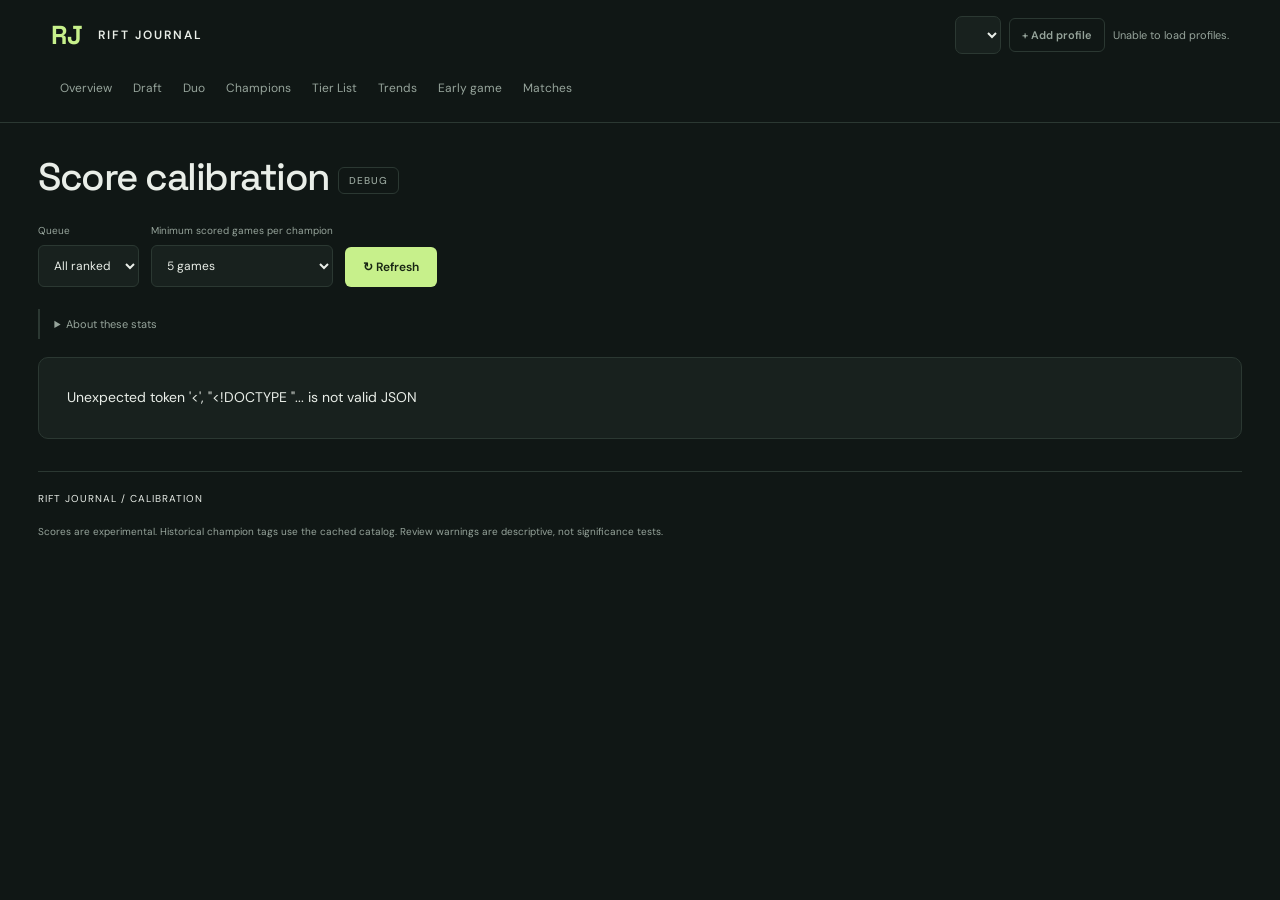
==== commit a39dcbd0: "Quality of Life - Overview page" ====
--- a/static/calibration.html
+++ b/static/calibration.html
@@ -1,11 +1,11 @@
-<!doctype html><html lang="en"><head><meta charset="utf-8"><meta name="viewport" content="width=device-width,initial-scale=1"><title>Score Calibration · Rift Journal</title><link rel="stylesheet" href="/static/style.css?v=header-profile-1"><script src="/static/nav.js?v=header-profile-1" defer></script><script src="/static/scores.js" defer></script><script src="/static/calibration.js" defer></script></head><body><header><a class="brand" href="/">RJ<span>RIFT JOURNAL</span></a></header><main>
-<section class="hero"><div><p class="eyebrow">CHECK THE SCORE, NOT JUST THE PLAYER</p><h1>Score calibration</h1><p class="intro">Inspect the spread of your scores and spot groups that may need better benchmarks.</p></div></section>
+<!doctype html><html lang="en"><head><meta charset="utf-8"><meta name="viewport" content="width=device-width,initial-scale=1"><title>Score Calibration · Rift Journal</title><link rel="stylesheet" href="/static/style.css?v=wide-layout-10"><script src="/static/nav.js?v=debug-nav-11" defer></script><script src="/static/scores.js" defer></script><script src="/static/calibration.js" defer></script></head><body><header><a class="brand" href="/">RJ<span>RIFT JOURNAL</span></a></header><main>
+<section class="hero"><div><h1>Score calibration <span class="debug-label">Debug</span></h1></div></section>
 <div class="directory-controls"><label>Queue<select id="queue"><option value="all">All ranked</option><option value="solo">Solo / Duo</option><option value="flex">Flex</option></select></label><label>Minimum scored games per champion<select id="minimum"><option value="1">1 game</option><option value="5" selected>5 games</option><option value="10">10 games</option></select></label><button id="refresh">↻ Refresh</button></div>
-<p class="sample-note">Rift Score v3 · Provisional archetype and role targets. These are your imported games, not a representative player population. Champions, roles, matchups, patches, and your skill differ across groups. Distribution differences identify questions to investigate, not proven bias. No automatic target adjustment is applied.</p>
+<details class="stats-help"><summary>About these stats</summary><p class="sample-note">Rift Score v3 · Provisional archetype and role targets. These are your imported games, not a representative player population. Champions, roles, matchups, patches, and your skill differ across groups. Distribution differences identify questions to investigate, not proven bias. No automatic target adjustment is applied.</p></details>
 <div id="status" role="status" aria-live="polite">Loading calibration…</div><div id="content" hidden>
 <section id="overall" class="metrics"></section>
 <section class="analysis-section"><h2>Score distribution</h2><p class="sample-note">Number of scored games in each 10-point band. Exact 100 is included in the last band.</p><div id="histogram" class="calibration-histogram"></div></section>
-<p class="sample-note">P10/P90 mark the lower/upper score percentiles in each sample. Spread is population standard deviation. Review flags require at least 10 scored games and a mean at least 10 points from your overall mean. Groups under 5 games are small samples.</p>
+<details class="stats-help"><summary>About these stats</summary><p class="sample-note">P10/P90 mark the lower/upper score percentiles in each sample. Spread is population standard deviation. Review flags require at least 10 scored games and a mean at least 10 points from your overall mean. Groups under 5 games are small samples.</p></details>
 <section class="analysis-section"><h2>By role</h2><div id="roles" class="table-scroll champion-directory"></div></section>
 <section class="analysis-section"><h2>By scoring archetype</h2><div id="archetypes" class="table-scroll champion-directory"></div></section>
 <section class="analysis-section"><h2>By champion</h2><div id="champions" class="table-scroll champion-directory"></div></section>
--- a/static/style.css
+++ b/static/style.css
@@ -69,3 +69,32 @@
 @media(min-width:1500px){.draft-page .ban-cards,.draft-page .draft-cards{grid-template-columns:repeat(6,minmax(0,1fr))}}
 @media(max-width:850px){.draft-page .ban-cards,.draft-page .draft-cards{grid-template-columns:repeat(2,minmax(0,1fr))}.draft-page main{padding:26px 4vw}.draft-page .hero h1{font-size:34px}}
 @media(max-width:480px){.draft-page .ban-cards,.draft-page .draft-cards{grid-template-columns:1fr}.draft-page main>.directory-controls label{min-width:120px}.draft-page .ban-card{padding:16px}.draft-page .section-heading h2{font-size:20px}}
+/* Shared wide workspace and compact page rhythm. */
+main,.draft-page main{max-width:none;width:100%;padding:32px 3vw 24px}.hero{padding-bottom:26px;gap:24px}.hero h1{font-size:clamp(32px,3vw,46px);letter-spacing:-1.5px}.hero .intro{margin-top:10px;font-size:13px}.analysis-section{margin:28px 0 36px}.score-overview,.score-overview#lanes{margin:28px 0 36px}.section-heading{margin-bottom:18px}.section-heading h2{font-size:23px}.rank-section,.champion-section{margin-bottom:32px}.toolbar{margin-bottom:18px}.sync-panel{margin-bottom:18px}.directory-controls{gap:12px}.metrics article{padding:22px}.profile{padding:20px}.stats-help{border-left:2px solid var(--line);padding:8px 14px;margin:12px 0 18px;color:var(--muted);font-size:11px}.stats-help summary{cursor:pointer;display:list-item;width:fit-content}.stats-help[open]{background:var(--panel);border-radius:0 7px 7px 0}.stats-help .sample-note{max-width:1000px;line-height:1.8;margin-bottom:6px}footer{margin-top:32px;padding-top:20px}footer p{max-width:1000px;font-size:10px;line-height:1.7}.components{grid-template-columns:repeat(auto-fit,minmax(250px,1fr))}.detail-stats{grid-template-columns:repeat(auto-fit,minmax(220px,1fr))}
+@media(min-width:1500px){.champions{grid-template-columns:repeat(auto-fill,minmax(220px,1fr))}.overview-records{grid-template-columns:repeat(6,minmax(0,1fr))}.overview-record{padding:20px}.record-value strong{font-size:32px}}
+@media(max-width:850px){main,.draft-page main{padding:26px 4vw 20px}.hero{gap:20px}.analysis-section{margin:24px 0 30px}}
+@media(max-width:540px){.section-heading{gap:12px;flex-wrap:wrap}.section-heading h2{font-size:20px}.hero h1{font-size:32px}.metrics article{padding:18px}.components,.detail-stats{grid-template-columns:1fr}}
+/* Default mastery preview: five cards, one row. */
+.champions.mastery-top-five{grid-template-columns:repeat(5,minmax(0,1fr))}.mastery-top-five .champion{min-width:0}
+@media(max-width:1000px){.champions.mastery-top-five{grid-template-columns:repeat(5,minmax(200px,1fr));overflow-x:auto;padding-bottom:12px;scroll-snap-type:x proximity}.mastery-top-five .champion{scroll-snap-align:start}}
+
+.debug-label{display:inline-block;vertical-align:middle;font:500 10px 'DM Sans',sans-serif;letter-spacing:1px;text-transform:uppercase;border:1px solid var(--line);padding:6px 10px;border-radius:6px;color:var(--muted)}
+
+.library-toolbar{display:flex;justify-content:space-between;align-items:center;gap:24px;padding:20px 24px;margin-bottom:26px}.library-toolbar .eyebrow{font-size:9px;margin:0 0 8px}.library-toolbar #updated{font-size:10px;margin:0 0 7px}.library-toolbar #sync-status{font-size:11px;margin:0;line-height:1.6}.library-toolbar .sync-actions{display:flex;gap:8px;flex-wrap:wrap;flex-shrink:0}.library-toolbar .sync-actions button{font-size:11px;padding:11px 14px}@media(max-width:800px){.library-toolbar{align-items:flex-start;flex-direction:column;gap:16px;padding:18px}.library-toolbar .sync-actions{width:100%}.library-toolbar .sync-actions button{flex:1;white-space:nowrap}}
+/* Group standings and saved-performance metrics into one compact panel. */
+.compact-overview{border:1px solid var(--line);border-radius:12px;background:#14201a55;padding:18px;margin-bottom:28px}.compact-overview-heading{display:flex;align-items:center;justify-content:space-between;gap:18px;margin-bottom:16px;flex-wrap:wrap}.compact-overview-heading h2{font:500 21px 'Space Grotesk',sans-serif;margin:0}.compact-overview .queue-bar{margin:0;gap:12px}.compact-overview .queue-bar label,.compact-overview .queue-bar .muted{font-size:10px}.compact-overview .queue-bar select{padding:8px 10px;font-size:11px}.overview-tiles{display:grid;grid-template-columns:repeat(5,minmax(0,1fr));gap:12px}.overview-tiles>.ranked,.overview-tiles>.metrics{display:contents}.overview-tiles .rank-card,.overview-tiles .metrics>article{padding:18px;margin:0;min-width:0;border-radius:8px}.overview-tiles .rank-card .eyebrow,.overview-tiles .metrics article>p{font-size:8px;letter-spacing:1px;margin:0 0 16px}.overview-tiles .rank-card h3{font-size:24px;margin:0 0 12px}.overview-tiles .rank-card>strong{font-size:21px}.overview-tiles .rank-card>p.muted{font-size:10px;margin:14px 0 0}.overview-tiles .metrics article>strong{font-size:30px;margin:0 0 14px;display:block;line-height:1.2}.overview-tiles .metrics #kda{font-size:25px}.overview-tiles .metrics article>small{font-size:10px;line-height:1.6}.overview-tiles .rank-card:after{width:100px;height:100px;right:-40px;top:-48px}
+@media(min-width:701px) and (max-width:1200px){.overview-tiles{grid-template-columns:repeat(6,minmax(0,1fr))}.overview-tiles .rank-card{grid-column:span 3}.overview-tiles .metrics>article{grid-column:span 2}}
+@media(max-width:700px){.compact-overview{padding:14px}.compact-overview-heading{align-items:flex-start;gap:14px}.compact-overview .queue-bar{width:100%;gap:10px}.overview-tiles{grid-template-columns:repeat(2,minmax(0,1fr));gap:10px}.overview-tiles .metrics>article:last-child{grid-column:1/-1}.overview-tiles .rank-card,.overview-tiles .metrics>article{padding:14px}.overview-tiles .rank-card h3{font-size:21px}.overview-tiles .metrics article>strong{font-size:26px}.overview-tiles .metrics #kda{font-size:20px}}
+/* Overall and role scores share one aligned row. */
+.lane-scores{grid-template-columns:repeat(6,minmax(0,1fr));align-items:stretch;gap:12px}.lane-scores .lane-score{display:flex;flex-direction:column;align-items:center;text-align:center;padding:22px 16px;min-width:0}.lane-scores .lane-score h3{font-size:13px;line-height:20px;margin:0 0 18px}.lane-scores .lane-score .match-gauge{flex-shrink:0;margin:0 0 16px}.lane-scores .lane-score>p{margin:auto 0 0;min-height:18px;font-size:10px;line-height:18px}.lane-scores .overall-score{border-color:#709d7755;background:linear-gradient(135deg,#c7f08b0c,var(--panel));box-shadow:inset 0 2px 0 #c7f08b66}.lane-scores .overall-score h3{color:var(--accent)}.lane-scores .score-legend{justify-content:center;margin:4px 0 0}
+@media(max-width:1000px){.lane-scores{grid-template-columns:repeat(3,minmax(0,1fr))}}
+@media(max-width:540px){.lane-scores{grid-template-columns:repeat(2,minmax(0,1fr))}}
+/* The Overall tile uses the same flex-centered gauge as every lane. */
+.lane-scores #average-score{display:flex;align-items:center;justify-content:center}
+/* Keep account identity and library actions side by side. */
+.overview-hero{display:block}.overview-hero>h1{margin-bottom:20px}.profile-library-grid{display:grid;grid-template-columns:minmax(310px,.8fr) minmax(0,2fr);gap:16px;align-items:stretch}.profile-library-grid>.profile{width:100%;min-width:0;padding:22px;margin:0}.profile-library-grid>.library-toolbar{margin:0;min-width:0;padding:22px;gap:20px}.profile-library-grid .library-toolbar>div:first-child{min-width:0}.profile-library-grid .sync-actions .secondary{margin-top:0}.profile-library-grid .library-toolbar #sync-status{overflow-wrap:anywhere}
+@media(max-width:1150px){.profile-library-grid .library-toolbar{flex-direction:column;align-items:flex-start;justify-content:center;gap:14px}.profile-library-grid .library-toolbar .sync-actions{flex-shrink:1;flex-wrap:wrap}}
+@media(max-width:750px){.profile-library-grid{grid-template-columns:1fr}.profile-library-grid>.profile,.profile-library-grid>.library-toolbar{padding:18px}.overview-hero>h1{margin-bottom:16px}}
+
+.compact-overview{border:0;border-radius:0;background:transparent;padding:0;margin-bottom:28px}@media(max-width:700px){.compact-overview{padding:0}}
+
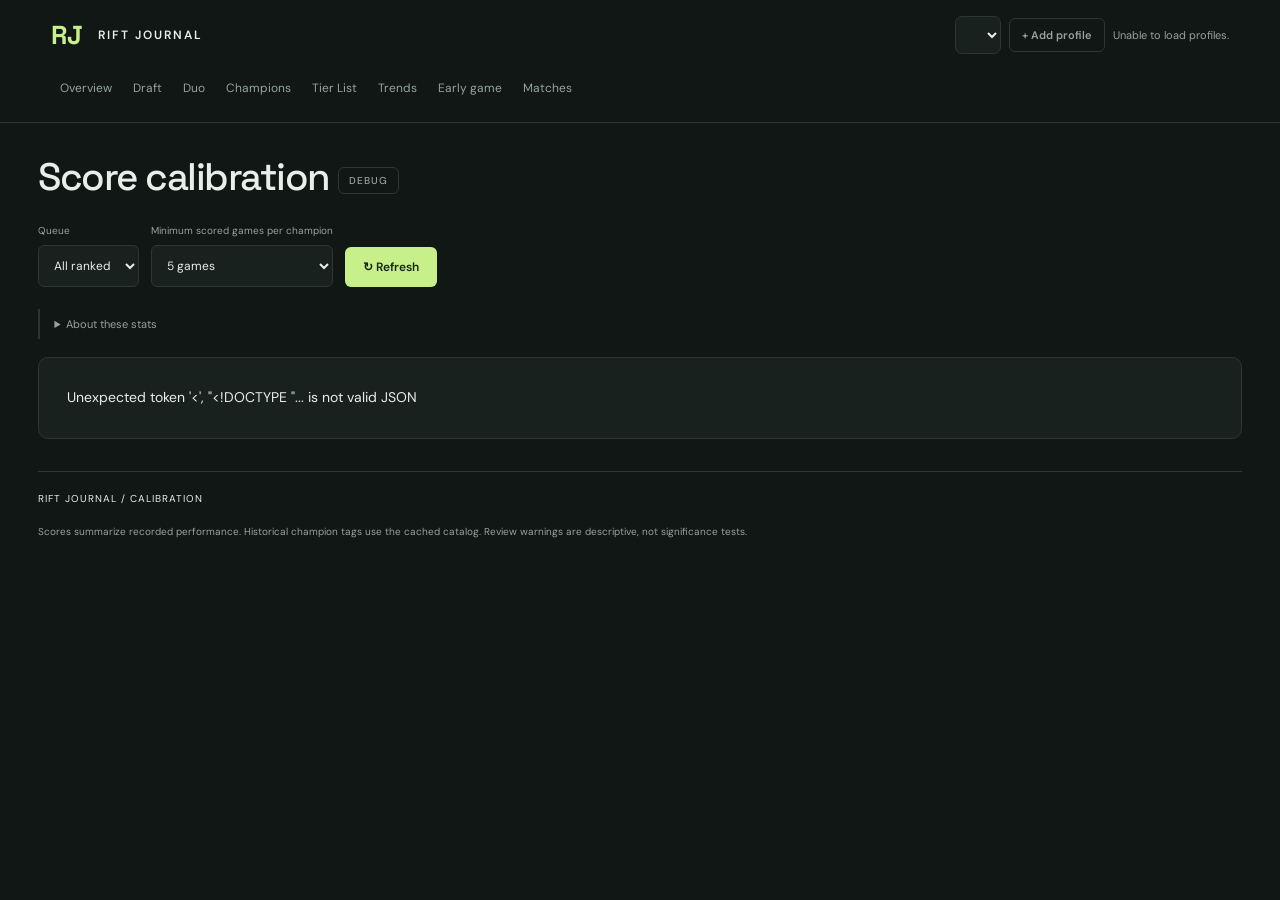
==== commit 782edc2d: "Updated scoring and reports on champion performances" ====
--- a/static/calibration.html
+++ b/static/calibration.html
@@ -1,12 +1,22 @@
-<!doctype html><html lang="en"><head><meta charset="utf-8"><meta name="viewport" content="width=device-width,initial-scale=1"><title>Score Calibration · Rift Journal</title><link rel="stylesheet" href="/static/style.css?v=wide-layout-10"><script src="/static/nav.js?v=debug-nav-11" defer></script><script src="/static/scores.js" defer></script><script src="/static/calibration.js" defer></script></head><body><header><a class="brand" href="/">RJ<span>RIFT JOURNAL</span></a></header><main>
+<!doctype html><html lang="en"><head><meta charset="utf-8"><meta name="viewport" content="width=device-width,initial-scale=1"><title>Score Calibration · Rift Journal</title><link rel="stylesheet" href="/static/style.css?v=calibration-folds-11"><script src="/static/nav.js?v=debug-nav-11" defer></script><script src="/static/scores.js?v=extra120" defer></script><script src="/static/calibration.js?v=folds-9" defer></script><script src="/static/score-diagnostics.js?v=1" defer></script></head><body><header><a class="brand" href="/">RJ<span>RIFT JOURNAL</span></a></header><main>
 <section class="hero"><div><h1>Score calibration <span class="debug-label">Debug</span></h1></div></section>
+<section id="match-diagnostics" class="analysis-section" hidden><div class="section-heading"><h2 id="match-diagnostics-title">Match scoring details</h2><a id="diagnostics-back" class="back-link" href="/matches">← Back to match</a></div><p id="diagnostics-status" role="status"></p><button id="diagnostics-retry" type="button" hidden>Retry details</button><p id="diagnostics-method" class="sample-note"></p><div id="diagnostics-components" class="components"></div><p id="diagnostics-economy" class="sample-note"></p></section>
 <div class="directory-controls"><label>Queue<select id="queue"><option value="all">All ranked</option><option value="solo">Solo / Duo</option><option value="flex">Flex</option></select></label><label>Minimum scored games per champion<select id="minimum"><option value="1">1 game</option><option value="5" selected>5 games</option><option value="10">10 games</option></select></label><button id="refresh">↻ Refresh</button></div>
-<details class="stats-help"><summary>About these stats</summary><p class="sample-note">Rift Score v3 · Provisional archetype and role targets. These are your imported games, not a representative player population. Champions, roles, matchups, patches, and your skill differ across groups. Distribution differences identify questions to investigate, not proven bias. No automatic target adjustment is applied.</p></details>
+<details class="stats-help"><summary>About these stats</summary><p class="sample-note">Rift Score · Archetype and role benchmarks. These are your imported games, not a representative player population. Champions, roles, matchups, patches, and your skill differ across groups. Distribution differences identify questions to investigate, not proven bias. No automatic target adjustment is applied.</p></details>
 <div id="status" role="status" aria-live="polite">Loading calibration…</div><div id="content" hidden>
 <section id="overall" class="metrics"></section>
 <section class="analysis-section"><h2>Score distribution</h2><p class="sample-note">Number of scored games in each 10-point band. Exact 100 is included in the last band.</p><div id="histogram" class="calibration-histogram"></div></section>
-<details class="stats-help"><summary>About these stats</summary><p class="sample-note">P10/P90 mark the lower/upper score percentiles in each sample. Spread is population standard deviation. Review flags require at least 10 scored games and a mean at least 10 points from your overall mean. Groups under 5 games are small samples.</p></details>
+<details class="stats-help"><summary>About these stats</summary><p class="sample-note">P10/P90 mark the lower/upper score percentiles in each sample. Spread is population standard deviation. Review flags require at least 10 scored games and a mean at least 10 points from your overall mean. Groups under 10 scored games have limited evidence. Falling below the review threshold does not establish fairness.</p></details>
+<div class="calibration-disclosures" aria-label="Diagnostic section controls"><span class="muted">Detailed diagnostics are collapsed below.</span><button id="expand-diagnostics" type="button">Expand diagnostics</button><button id="collapse-diagnostics" type="button">Collapse diagnostics</button></div>
 <section class="analysis-section"><h2>By role</h2><div id="roles" class="table-scroll champion-directory"></div></section>
 <section class="analysis-section"><h2>By scoring archetype</h2><div id="archetypes" class="table-scroll champion-directory"></div></section>
-<section class="analysis-section"><h2>By champion</h2><div id="champions" class="table-scroll champion-directory"></div></section>
-</div><footer><span>RIFT JOURNAL / CALIBRATION</span><p>Scores are experimental. Historical champion tags use the cached catalog. Review warnings are descriptive, not significance tests.</p></footer></main></body></html>
+<details class="analysis-section calibration-details"><summary>By champion</summary><div class="calibration-details-body"><p class="sample-note">Role baseline averages your role means, weighted by this champion’s scored games in each recognized role. It includes the champion itself and is descriptive, not an independent benchmark. Unknown roles are excluded from this comparison; Compared games shows coverage.</p><div id="champions" class="table-scroll champion-directory"></div></div></details>
+<section class="analysis-section"><h2>By game duration</h2><p class="sample-note">Duration groups use saved game length. Missing or invalid durations are excluded. Differences also reflect champions, roles, and match outcomes.</p><div id="durations" class="table-scroll champion-directory"></div></section>
+<details class="analysis-section calibration-details"><summary>Component diagnostics</summary><div class="calibration-details-body"><label>Group by <select id="component-scope"><option value="Overall">Overall</option><option value="Role">Role</option><option value="Archetype">Scoring archetype</option></select></label><p id="component-coverage" class="sample-note"></p><p class="sample-note">Mean / 100 measures the component alone; mean score points measures its weighted contribution. Frequent 100s can indicate an easy target; frequent zeroes can indicate a hard target or absent activity. Neither proves bias.</p><div id="components" class="table-scroll champion-directory"></div></div></details>
+<details class="analysis-section calibration-details"><summary>Duration and match outcome</summary><div class="calibration-details-body"><p class="sample-note">Uses only scored games with saved details, split by result. Comparing wins with wins and losses with losses helps inspect outcome mix, but does not control for champion, role, patch, or player improvement.</p><div id="duration-results" class="table-scroll champion-directory"></div><h3>Components by duration and outcome</h3><div id="duration-components" class="table-scroll champion-directory"></div></div></details>
+<details class="analysis-section calibration-details"><summary>CC and objective references</summary><div class="calibration-details-body"><p class="sample-note">Raw rates and reference rates by role and archetype. Reference ranges reflect mixed profiles. CC uses seconds/min; objective and tower pressure use damage/min. These are personal samples, not population benchmarks.</p><div id="target-review" class="table-scroll champion-directory"></div></div></details>
+<details class="analysis-section calibration-details"><summary>Sensitivity test: CC reference 3 seconds/min</summary><div class="calibration-details-body"><p class="sample-note">Reference comparison: only the CC reference rate changes from 1.5 to 3 seconds/min (the curve’s 100-point anchor moves from 3 to 6). Weights, duration handling, objective targets and all other components stay the same. This comparison does not change the active formula. Both scores are recalculated from the same saved details and current catalog; stored active scores remain unchanged.</p><div id="candidate-summary" class="table-scroll champion-directory"></div><h3>CC saturation comparison</h3><div id="candidate-cc" class="table-scroll champion-directory"></div><h3>Largest score changes</h3><div id="candidate-examples" class="table-scroll champion-directory"></div></div></details>
+<details class="analysis-section calibration-details"><summary>Very short games: under 10 minutes</summary><div class="calibration-details-body"><p class="sample-note">All matching saved games with details, even if recalculation cannot score them. Flags summarize all participants: Yes means at least one true; No means all explicitly false; Unknown means incomplete data. Surrender alone does not establish a remake. No history is removed.</p><div id="short-games" class="table-scroll champion-directory"></div></div></details>
+<section class="analysis-section"><h2>Highest-scoring matches</h2><p class="sample-note">Up to five matches per list in the selected queue. Ties show newer matches first. Select a champion to inspect that match.</p><div id="highest" class="table-scroll champion-directory"></div></section>
+<section class="analysis-section"><h2>Lowest-scoring matches</h2><div id="lowest" class="table-scroll champion-directory"></div></section>
+</div><footer><span>RIFT JOURNAL / CALIBRATION</span><p>Scores summarize recorded performance. Historical champion tags use the cached catalog. Review warnings are descriptive, not significance tests.</p></footer></main></body></html>
--- a/static/style.css
+++ b/static/style.css
@@ -98,3 +98,9 @@
 
 .compact-overview{border:0;border-radius:0;background:transparent;padding:0;margin-bottom:28px}@media(max-width:700px){.compact-overview{padding:0}}
 
+
+.calibration-disclosures{display:flex;align-items:center;gap:10px;flex-wrap:wrap;margin:24px 0}.calibration-disclosures>span{font-size:12px;margin-right:auto}.calibration-disclosures button{font-size:11px;padding:9px 12px}.calibration-details{border:1px solid var(--line);border-radius:10px;background:var(--panel);overflow:hidden}.calibration-details>summary{cursor:pointer;padding:18px 20px;font:500 19px 'Space Grotesk',sans-serif;color:var(--text);overflow-wrap:anywhere}.calibration-details>summary:focus-visible{outline:2px solid var(--accent);outline-offset:-4px}.calibration-details[open]>summary{border-bottom:1px solid var(--line)}.calibration-details-body{padding:18px 20px;min-width:0}.calibration-details-body>p:first-child{margin-top:0}.calibration-details-body .table-scroll{margin-top:16px}.calibration-details-body h3{margin-top:26px}@media(max-width:600px){.calibration-details>summary{font-size:16px;padding:16px}.calibration-details-body{padding:16px}.calibration-disclosures>span{width:100%}}
+
+.score-equation{padding:18px 20px;margin:0 0 20px;border:1px solid var(--line);border-radius:10px;background:var(--panel)}.score-equation-value{font:500 clamp(15px,1.5vw,21px) 'Space Grotesk',sans-serif;line-height:1.6;margin:0 0 6px;color:var(--accent)}.score-equation small{display:block;font-size:11px;line-height:1.6}.score-equation:empty{display:none}
+
+.compact-score-components{grid-template-columns:repeat(auto-fit,minmax(155px,1fr));gap:12px}.compact-score-components .component{padding:16px}.compact-score-components .component h3{font-size:12px;min-height:30px;margin-bottom:10px}.compact-score-components .component p{font-size:12px;margin:12px 0 6px}.compact-score-components .component small{font-size:10px;display:block;line-height:1.5}.score-diagnostics-link{display:inline-block;margin-top:18px;font-size:12px}.score-explanation article{padding:14px 18px}.score-explanation article h3{font-size:12px;margin-bottom:8px}.score-explanation article p{font-size:12px;margin-bottom:0}.score-equation{padding:12px 18px}.score-equation-value{font-size:16px;margin:0}@media(max-width:540px){.compact-score-components{grid-template-columns:repeat(2,minmax(0,1fr))}}
